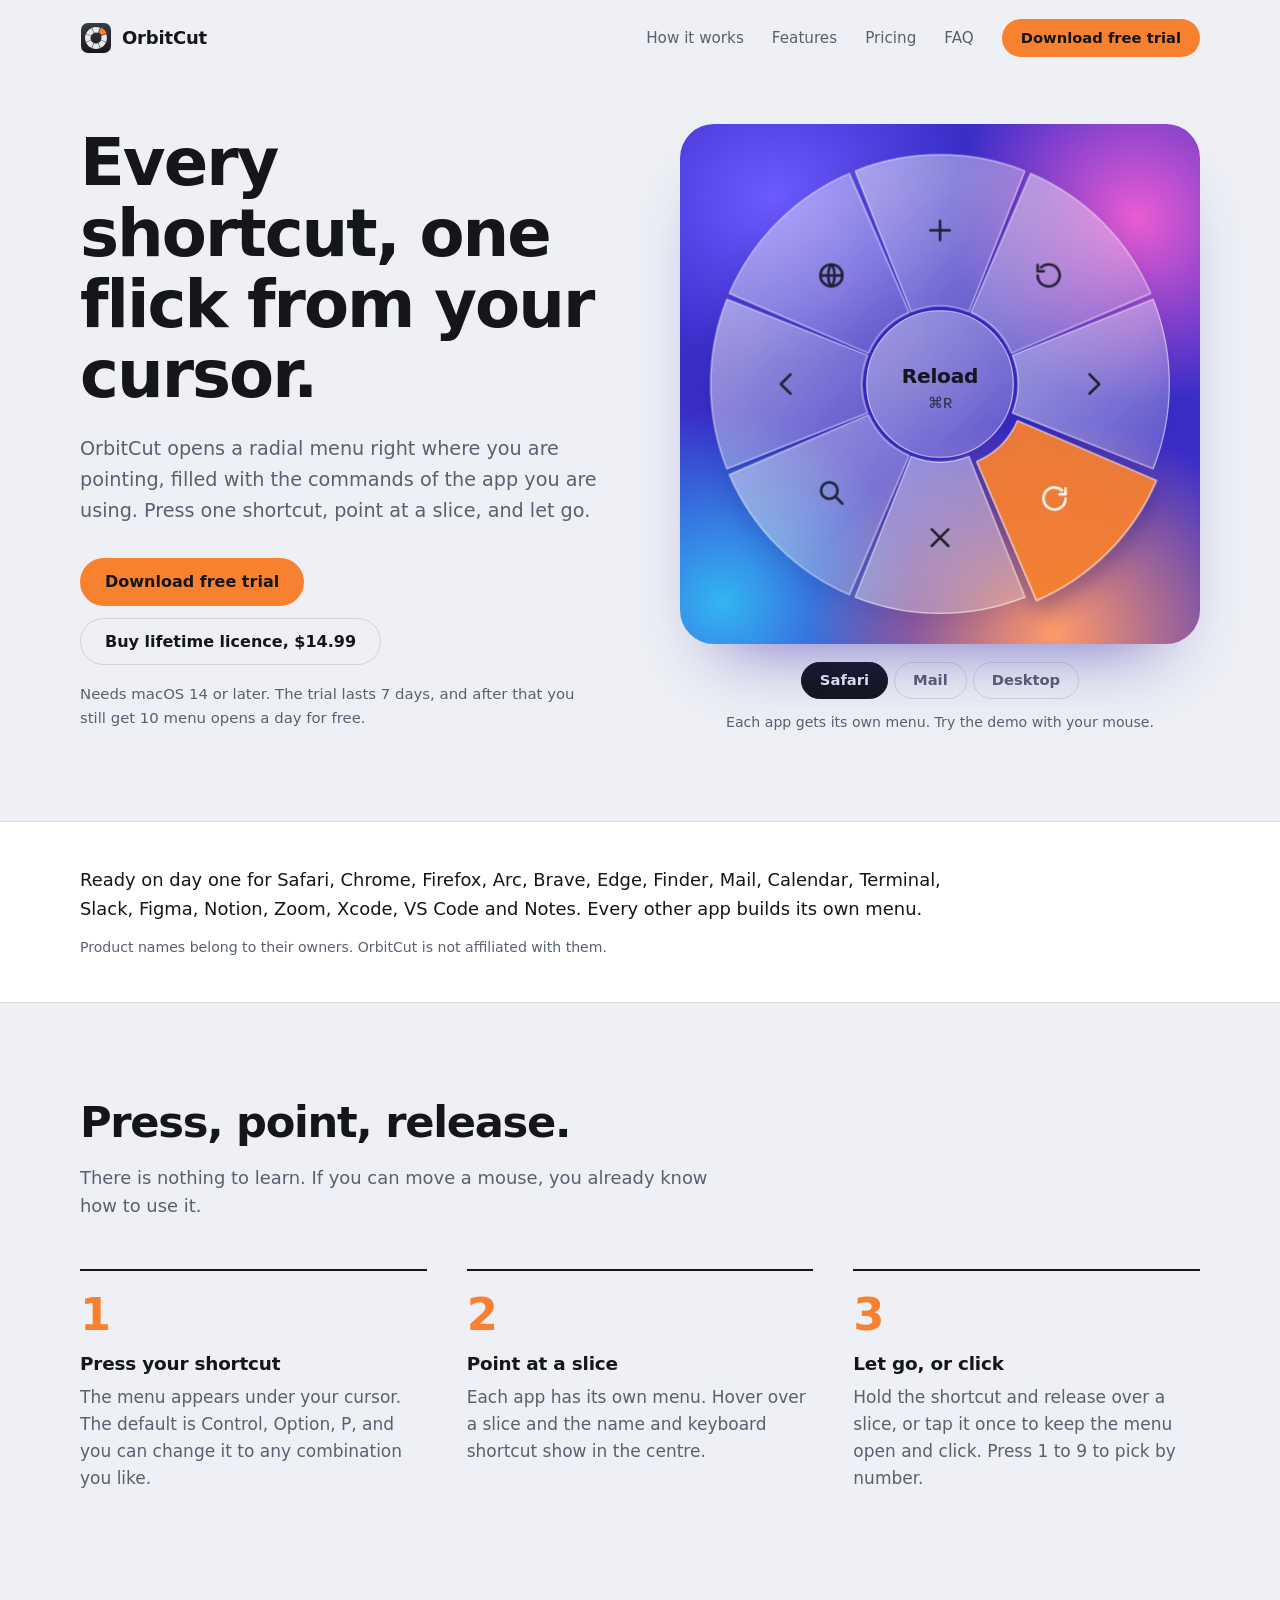
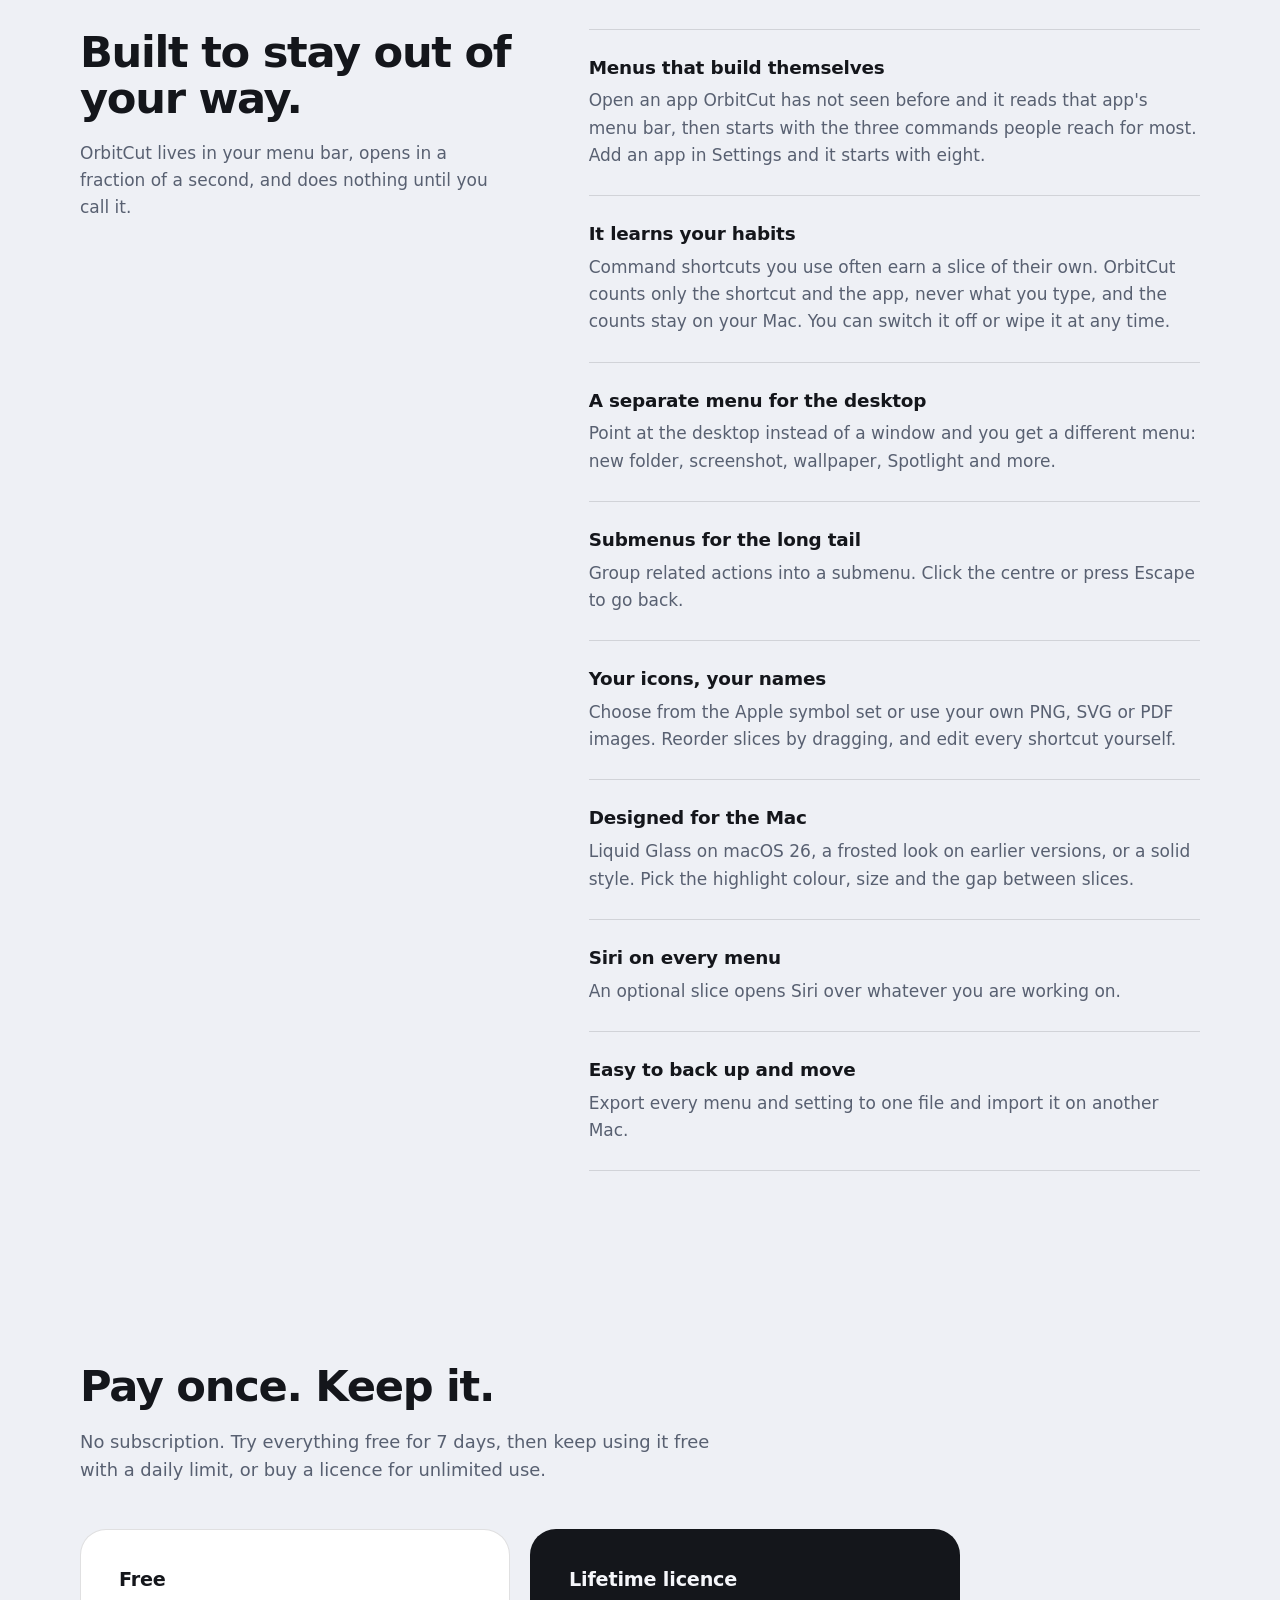
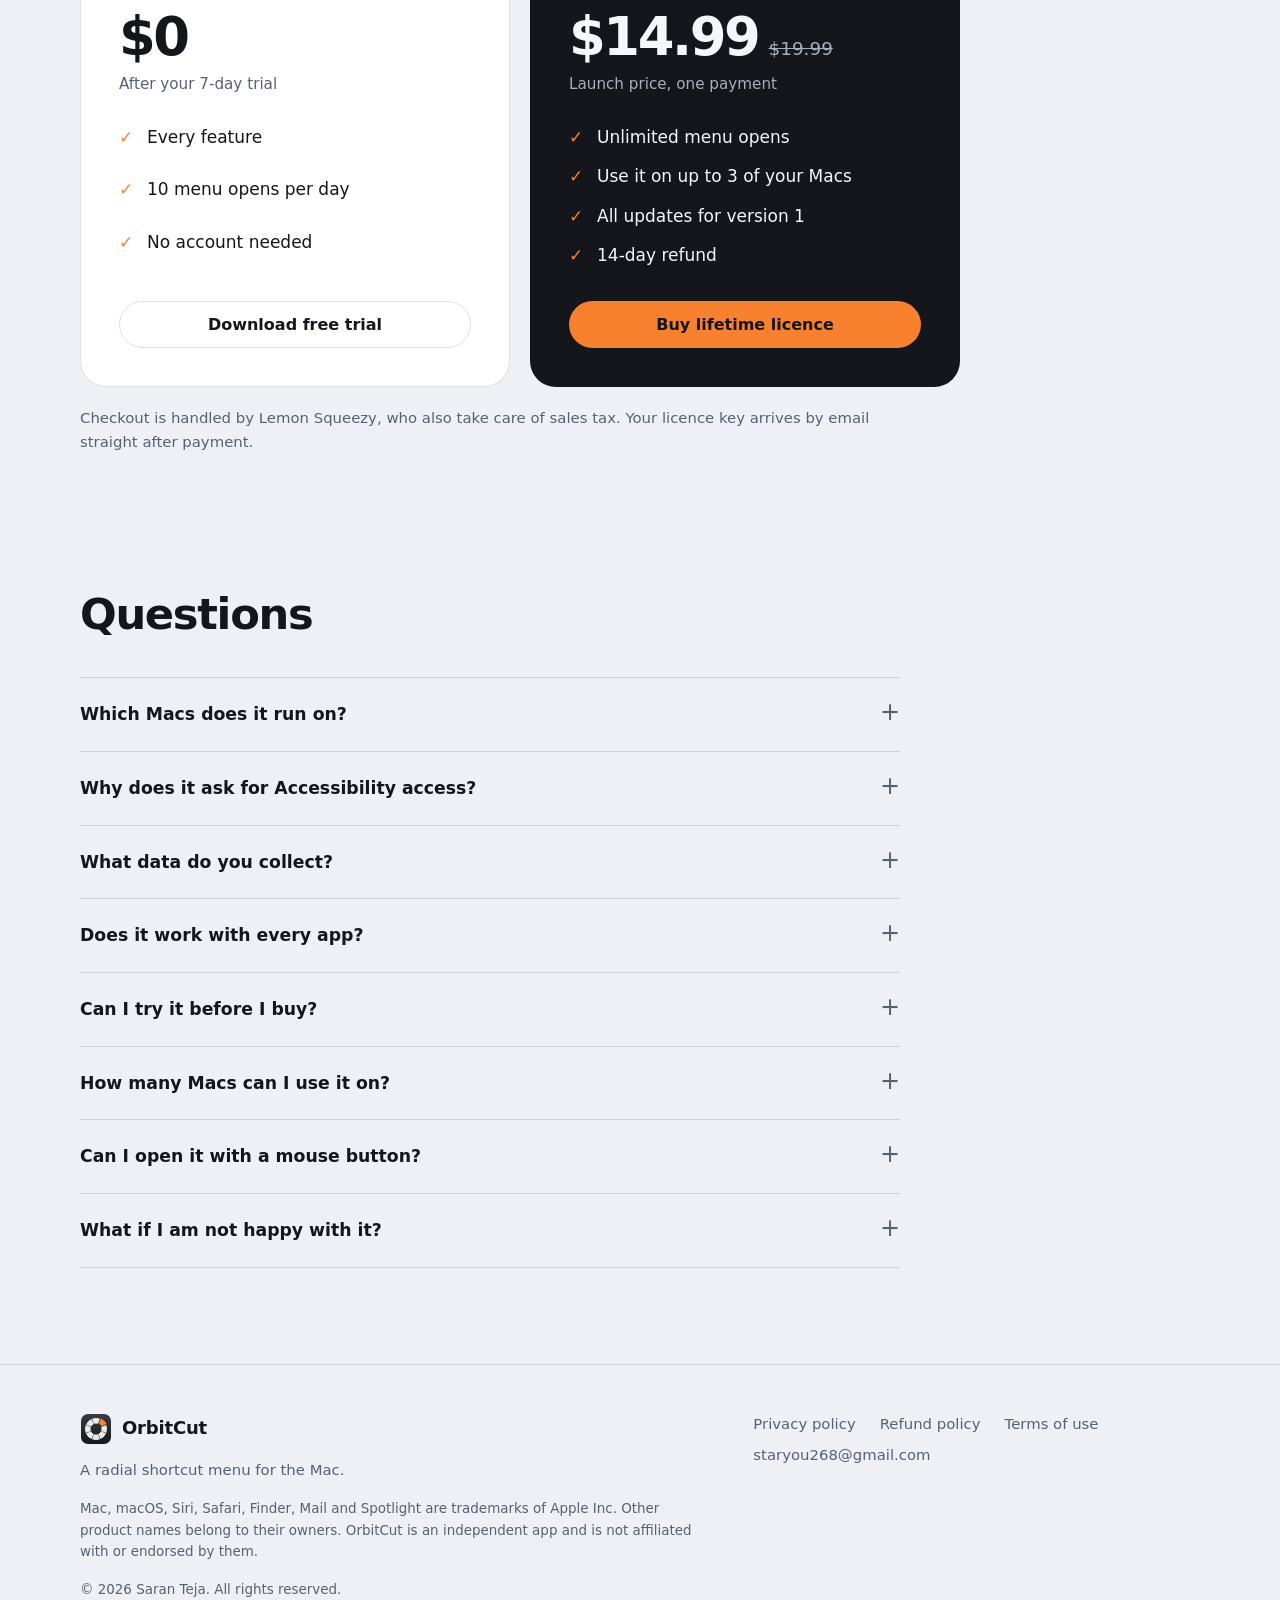
==== index.html @ a473ae06 "Add files via upload" ====
<!DOCTYPE html>
<html lang="en">
<head>
<meta charset="utf-8">
<meta name="viewport" content="width=device-width, initial-scale=1">
<title>OrbitCut: a radial shortcut menu for your Mac</title>
<meta name="description" content="OrbitCut opens a radial menu at your cursor with the commands of the app you are using. Press one shortcut, point at a slice, and let go. Free 7-day trial for macOS.">
<meta property="og:title" content="OrbitCut: a radial shortcut menu for your Mac">
<meta property="og:description" content="Press one shortcut, point at a slice, let go. A different menu for every app, built automatically.">
<meta property="og:type" content="website">
<link rel="icon" href="favicon.svg" type="image/svg+xml">
<link rel="stylesheet" href="style.css">
</head>
<body>
<a class="skip" href="#main">Skip to content</a>

<header class="wrap nav">
  <a class="brand" href="index.html"><img src="favicon.svg" alt="" width="32" height="32">OrbitCut</a>
  <nav class="nav-links" aria-label="Main">
    <a class="hide-sm" href="#how">How it works</a>
    <a class="hide-sm" href="#features">Features</a>
    <a class="hide-sm" href="#pricing">Pricing</a>
    <a class="hide-sm" href="#faq">FAQ</a>
    <a class="btn btn-primary btn-small" href="mailto:staryou268@gmail.com?subject=OrbitCut%20early%20access">Download free trial</a>
  </nav>
</header>

<main id="main">

  <!-- Hero -->
  <section class="hero">
    <div class="wrap hero-grid">
      <div>
        <h1>Every shortcut, one flick from your cursor.</h1>
        <p class="lede">OrbitCut opens a radial menu right where you are pointing, filled with the commands of the app you are using. Press one shortcut, point at a slice, and let go.</p>
        <div class="cta-row">
          <a class="btn btn-primary" href="mailto:staryou268@gmail.com?subject=OrbitCut%20early%20access">Download free trial</a>
          <a class="btn btn-ghost" href="mailto:staryou268@gmail.com?subject=OrbitCut%20early%20access">Buy lifetime licence, $14.99</a>
        </div>
        <p class="fine">Needs macOS 14 or later. The trial lasts 7 days, and after that you still get 10 menu opens a day for free.</p>
      </div>

      <div class="stage-wrap">
        <div class="stage">
          <svg id="pie" class="pie" viewBox="0 0 440 440" role="group" aria-label="Interactive demo of an OrbitCut menu. Hover over a slice to see its name and shortcut."></svg>
          <noscript><div class="noscript">Turn on JavaScript to try the live demo.</div></noscript>
        </div>
        <div class="ctx" id="ctx" role="group" aria-label="Choose an app to preview">
          <button type="button" data-ctx="safari" aria-pressed="true">Safari</button>
          <button type="button" data-ctx="mail" aria-pressed="false">Mail</button>
          <button type="button" data-ctx="desktop" aria-pressed="false">Desktop</button>
        </div>
        <p class="ctx-note">Each app gets its own menu. Try the demo with your mouse.</p>
      </div>
    </div>
  </section>

  <!-- Apps -->
  <div class="band">
    <div class="wrap">
      <p>Ready on day one for Safari, Chrome, Firefox, Arc, Brave, Edge, Finder, Mail, Calendar, Terminal, Slack, Figma, Notion, Zoom, Xcode, VS Code and Notes. Every other app builds its own menu.</p>
      <p class="small">Product names belong to their owners. OrbitCut is not affiliated with them.</p>
    </div>
  </div>

  <!-- How it works -->
  <section class="section" id="how">
    <div class="wrap">
      <div class="intro">
        <h2>Press, point, release.</h2>
        <p>There is nothing to learn. If you can move a mouse, you already know how to use it.</p>
      </div>
      <ol class="steps">
        <li>
          <h3>Press your shortcut</h3>
          <p>The menu appears under your cursor. The default is Control, Option, P, and you can change it to any combination you like.</p>
        </li>
        <li>
          <h3>Point at a slice</h3>
          <p>Each app has its own menu. Hover over a slice and the name and keyboard shortcut show in the centre.</p>
        </li>
        <li>
          <h3>Let go, or click</h3>
          <p>Hold the shortcut and release over a slice, or tap it once to keep the menu open and click. Press 1 to 9 to pick by number.</p>
        </li>
      </ol>
    </div>
  </section>

  <!-- Features -->
  <section class="section-tight" id="features">
    <div class="wrap split">
      <div class="sticky">
        <h2>Built to stay out of your way.</h2>
        <p>OrbitCut lives in your menu bar, opens in a fraction of a second, and does nothing until you call it.</p>
      </div>
      <div class="rows">
        <div>
          <h3>Menus that build themselves</h3>
          <p>Open an app OrbitCut has not seen before and it reads that app's menu bar, then starts with the three commands people reach for most. Add an app in Settings and it starts with eight.</p>
        </div>
        <div>
          <h3>It learns your habits</h3>
          <p>Command shortcuts you use often earn a slice of their own. OrbitCut counts only the shortcut and the app, never what you type, and the counts stay on your Mac. You can switch it off or wipe it at any time.</p>
        </div>
        <div>
          <h3>A separate menu for the desktop</h3>
          <p>Point at the desktop instead of a window and you get a different menu: new folder, screenshot, wallpaper, Spotlight and more.</p>
        </div>
        <div>
          <h3>Submenus for the long tail</h3>
          <p>Group related actions into a submenu. Click the centre or press Escape to go back.</p>
        </div>
        <div>
          <h3>Your icons, your names</h3>
          <p>Choose from the Apple symbol set or use your own PNG, SVG or PDF images. Reorder slices by dragging, and edit every shortcut yourself.</p>
        </div>
        <div>
          <h3>Designed for the Mac</h3>
          <p>Liquid Glass on macOS 26, a frosted look on earlier versions, or a solid style. Pick the highlight colour, size and the gap between slices.</p>
        </div>
        <div>
          <h3>Siri on every menu</h3>
          <p>An optional slice opens Siri over whatever you are working on.</p>
        </div>
        <div>
          <h3>Easy to back up and move</h3>
          <p>Export every menu and setting to one file and import it on another Mac.</p>
        </div>
      </div>
    </div>
  </section>

  <!-- Pricing -->
  <section class="section" id="pricing">
    <div class="wrap">
      <div class="intro">
        <h2>Pay once. Keep it.</h2>
        <p>No subscription. Try everything free for 7 days, then keep using it free with a daily limit, or buy a licence for unlimited use.</p>
      </div>
      <div class="plans">
        <div class="plan">
          <h3>Free</h3>
          <div class="price">$0</div>
          <p class="sub">After your 7-day trial</p>
          <ul>
            <li>Every feature</li>
            <li>10 menu opens per day</li>
            <li>No account needed</li>
          </ul>
          <a class="btn btn-ghost" href="mailto:staryou268@gmail.com?subject=OrbitCut%20early%20access">Download free trial</a>
        </div>
        <div class="plan plan-strong">
          <h3>Lifetime licence</h3>
          <div class="price">$14.99<span class="was">$19.99</span></div>
          <p class="sub">Launch price, one payment</p>
          <ul>
            <li>Unlimited menu opens</li>
            <li>Use it on up to 3 of your Macs</li>
            <li>All updates for version 1</li>
            <li>14-day refund</li>
          </ul>
          <a class="btn btn-primary" href="mailto:staryou268@gmail.com?subject=OrbitCut%20early%20access">Buy lifetime licence</a>
        </div>
      </div>
      <p class="plan-note">Checkout is handled by Lemon Squeezy, who also take care of sales tax. Your licence key arrives by email straight after payment.</p>
    </div>
  </section>

  <!-- FAQ -->
  <section class="section-tight" id="faq">
    <div class="wrap">
      <h2>Questions</h2>
      <div class="faq">
        <details>
          <summary>Which Macs does it run on?</summary>
          <p>OrbitCut needs macOS 14 Sonoma or later. The Liquid Glass look needs macOS 26, and earlier versions use the frosted style automatically.</p>
        </details>
        <details>
          <summary>Why does it ask for Accessibility access?</summary>
          <p>macOS requires it for any app that presses keyboard shortcuts for you, notices your OrbitCut shortcut, or reads another app's menu names. OrbitCut does not read your documents, and nothing it sees leaves your Mac. macOS asks once, and you can turn it off at any time in System Settings.</p>
        </details>
        <details>
          <summary>What data do you collect?</summary>
          <p>None about how you use your Mac. The app only contacts the internet to check your licence key and to look for updates. Read the <a href="privacy.html">privacy policy</a> for the details.</p>
        </details>
        <details>
          <summary>Does it work with every app?</summary>
          <p>It works with any app that shows keyboard shortcuts in its menu bar, and you can add your own slices to any app. A few apps, such as some games and cross-platform tools, hide their menus. For those, OrbitCut shows a general menu that you can edit.</p>
        </details>
        <details>
          <summary>Can I try it before I buy?</summary>
          <p>Yes. Download it, and every feature is free for 7 days. After that you keep 10 menu opens a day without paying anything.</p>
        </details>
        <details>
          <summary>How many Macs can I use it on?</summary>
          <p>One licence covers up to 3 of your Macs. To move it to a new Mac, deactivate the old one from the app's settings.</p>
        </details>
        <details>
          <summary>Can I open it with a mouse button?</summary>
          <p>Yes. Use your mouse's own software to map a button to your OrbitCut shortcut.</p>
        </details>
        <details>
          <summary>What if I am not happy with it?</summary>
          <p>Email us within 14 days of buying and we will refund you. See the <a href="refund.html">refund policy</a>.</p>
        </details>
      </div>
    </div>
  </section>

</main>

<footer class="footer">
  <div class="wrap footer-grid">
    <div>
      <div class="brand"><img src="favicon.svg" alt="" width="32" height="32">OrbitCut</div>
      <p>A radial shortcut menu for the Mac.</p>
      <p class="legal">Mac, macOS, Siri, Safari, Finder, Mail and Spotlight are trademarks of Apple Inc. Other product names belong to their owners. OrbitCut is an independent app and is not affiliated with or endorsed by them.</p>
      <p class="legal">&copy; 2026 Saran Teja. All rights reserved.</p>
    </div>
    <nav aria-label="Footer">
      <a href="privacy.html">Privacy policy</a>
      <a href="refund.html">Refund policy</a>
      <a href="terms.html">Terms of use</a>
      <a href="mailto:staryou268@gmail.com">staryou268@gmail.com</a>
    </nav>
  </div>
</footer>

<script>
(function () {
  "use strict";

  // Icon shapes (24 by 24 grid). Drawn once, reused by every slice.
  var ICONS = {
    plus: "M12 5v14M5 12h14",
    x: "M6 6l12 12M18 6L6 18",
    right: "M9 5l7 7-7 7",
    left: "M15 5l-7 7 7 7",
    search: "M4.5 10.5a6 6 0 1 0 12 0 6 6 0 1 0-12 0M15 15l5 5",
    reload: "M20 12a8 8 0 1 1-2.5-5.8M20 4.5V9h-4.5",
    reopen: "M4 12a8 8 0 1 0 2.5-5.8M4 4.5V9h4.5",
    globe: "M4 12a8 8 0 1 0 16 0 8 8 0 1 0-16 0M4 12h16M12 4c3 3.2 3 12.8 0 16M12 4c-3 3.2-3 12.8 0 16",
    compose: "M4 20h4l10.5-10.5-4-4L4 16zM13 7l4 4",
    reply: "M10 6L4 12l6 6M4 12h9a7 7 0 0 1 7 7",
    replyall: "M9 7l-5 5 5 5M14 7l-5 5 5 5M9 12h6a5 5 0 0 1 5 5",
    forward: "M15 6l6 6-6 6M21 12H12a8 8 0 0 0-8 8",
    tray: "M12 4v10M8 10.5l4 4 4-4M4 15v4.5h16V15",
    archive: "M4 6h16v4H4zM6 10v9h12v-9M10 14h4",
    flag: "M6 21V4M6 5h11l-2 4 2 4H6",
    trash: "M5 7h14M9 7V4h6v3M7 7l1 13h8l1-13M10 11v6M14 11v6",
    folderplus: "M3 7.5h6l2 2h10V19H3zM12 12.5v4.5M9.8 14.8h4.4",
    viewfinder: "M4 9V4h5M15 4h5v5M20 15v5h-5M9 20H4v-5M12 9.5a2.5 2.5 0 1 0 0 5 2.5 2.5 0 0 0 0-5",
    photo: "M4 5h16v14H4zM4 16l5-5 4 4 3-3 4 4M15.5 9.5h.01",
    sliders: "M4 8h9M17 8h3M13 6v4M4 16h3M11 16h9M7 14v4",
    info: "M4 12a8 8 0 1 0 16 0 8 8 0 1 0-16 0M12 11v5.5M12 7.8h.01",
    mission: "M4 5h16v5H4zM4 13h7v6H4zM13 13h7v6h-7z",
    terminal: "M4 5h16v14H4zM7.5 9.5l3 2.5-3 2.5M13 15h4"
  };

  // The same menus the app ships with.
  var CONTEXTS = {
    safari: { name: "Safari", slices: [
      ["New Tab", "\u2318T", "plus"], ["Reopen Tab", "\u21E7\u2318T", "reopen"],
      ["Forward", "\u2318]", "right"], ["Reload", "\u2318R", "reload"],
      ["Close Tab", "\u2318W", "x"], ["Find", "\u2318F", "search"],
      ["Back", "\u2318[", "left"], ["Address Bar", "\u2318L", "globe"]
    ]},
    mail: { name: "Mail", slices: [
      ["New Message", "\u2318N", "compose"], ["Reply", "\u2318R", "reply"],
      ["Reply All", "\u21E7\u2318R", "replyall"], ["Forward", "\u21E7\u2318F", "forward"],
      ["Get Mail", "\u21E7\u2318N", "tray"], ["Archive", "\u2303\u2318A", "archive"],
      ["Flag", "\u21E7\u2318L", "flag"], ["Delete", "\u2318\u232B", "trash"]
    ]},
    desktop: { name: "Desktop", slices: [
      ["New Folder", "\u21E7\u2318N", "folderplus"], ["Screenshot", "\u21E7\u23185", "viewfinder"],
      ["Wallpaper", "Settings", "photo"], ["View Options", "\u2318J", "sliders"],
      ["Get Info", "\u2318I", "info"], ["Spotlight", "\u2318Space", "search"],
      ["Mission Control", "\u2303\u2191", "mission"], ["Terminal", "Opens the app", "terminal"]
    ]}
  };

  var NS = "http://www.w3.org/2000/svg";
  var C = 220, R = 194, r = 66, GAP = 1.6, MID = (R + r) / 2, ICON = 28;
  var svg = document.getElementById("pie");
  if (!svg) return;

  function el(name, attrs, parent) {
    var node = document.createElementNS(NS, name);
    for (var k in attrs) { node.setAttribute(k, attrs[k]); }
    if (parent) { parent.appendChild(node); }
    return node;
  }

  function pt(radius, deg) {
    var a = deg * Math.PI / 180;
    return [C + radius * Math.cos(a), C + radius * Math.sin(a)];
  }

  function slicePath(i, n) {
    var w = 360 / n, c = -90 + i * w, s = c - w / 2 + GAP / 2, e = c + w / 2 - GAP / 2;
    var a = pt(R, s), b = pt(R, e), d = pt(r, e), f = pt(r, s);
    function p(v) { return v[0].toFixed(2) + " " + v[1].toFixed(2); }
    return "M" + p(a) + "A" + R + " " + R + " 0 0 1 " + p(b) + "L" + p(d) +
           "A" + r + " " + r + " 0 0 0 " + p(f) + "Z";
  }

  // Shared definitions: icons, glass fill, shadow.
  var defs = el("defs", {}, svg);
  Object.keys(ICONS).forEach(function (id) {
    var sym = el("symbol", { id: "ic-" + id, viewBox: "0 0 24 24" }, defs);
    el("path", { d: ICONS[id] }, sym);
  });
  var glass = el("linearGradient", { id: "glass", x1: "0", y1: "0", x2: "1", y2: "1" }, defs);
  el("stop", { offset: "0", "stop-color": "#fff", "stop-opacity": "0.50" }, glass);
  el("stop", { offset: "1", "stop-color": "#fff", "stop-opacity": "0.16" }, glass);
  var shadow = el("filter", { id: "soft", x: "-20%", y: "-20%", width: "140%", height: "150%" }, defs);
  el("feDropShadow", { dx: "0", dy: "8", stdDeviation: "10", "flood-color": "#1b1060", "flood-opacity": "0.38" }, shadow);

  var layer = el("g", { filter: "url(#soft)" }, svg);
  var slicesLayer = el("g", {}, layer);
  var hub = el("g", { "class": "hub" }, layer);
  el("circle", { cx: C, cy: C, r: r - 4 }, hub);
  var hubName = el("text", { x: C, y: C - 1, "class": "hub-name" }, hub);
  var hubKey = el("text", { x: C, y: C + 20, "class": "hub-key" }, hub);

  var current = "safari", nodes = [], offsets = [], touched = false;

  function setHub(name, key) {
    hubName.textContent = name;
    hubKey.textContent = key;
  }

  // One place decides which slice is highlighted and pushed outward.
  function setHot(index) {
    nodes.forEach(function (n, i) {
      var hot = (i === index);
      n.classList.toggle("hot", hot);
      n.style.transform = hot ? "translate(" + offsets[i][0] + "px," + offsets[i][1] + "px)" : "";
    });
    var ctx = CONTEXTS[current];
    if (index === null) { setHub(ctx.name, ""); return; }
    var s = ctx.slices[index];
    setHub(s[0], s[1]);
  }

  function render(key, animate) {
    current = key;
    nodes = [];
    offsets = [];
    while (slicesLayer.firstChild) { slicesLayer.removeChild(slicesLayer.firstChild); }
    var ctx = CONTEXTS[key], n = ctx.slices.length, w = 360 / n;

    ctx.slices.forEach(function (s, i) {
      var slot = el("g", { "class": "slot" }, slicesLayer);
      if (animate) { slot.style.animationDelay = (i * 45) + "ms"; } else { slot.style.animation = "none"; }

      var g = el("g", { "class": "slice", tabindex: "0", role: "img",
                        "aria-label": s[0] + ", " + s[1] }, slot);
      el("path", { d: slicePath(i, n) }, g);
      var mid = pt(MID, -90 + i * w);
      var u = el("use", { href: "#ic-" + s[2], "class": "icon",
                          x: (mid[0] - ICON / 2).toFixed(2), y: (mid[1] - ICON / 2).toFixed(2),
                          width: ICON, height: ICON }, g);
      u.setAttribute("pointer-events", "none");

      var rad = (-90 + i * w) * Math.PI / 180;
      offsets.push([(7 * Math.cos(rad)).toFixed(2), (7 * Math.sin(rad)).toFixed(2)]);

      function on() { touched = true; setHot(i); }
      function off() { if (touched) { setHot(null); } }
      g.addEventListener("pointerenter", on);
      g.addEventListener("pointerleave", off);
      g.addEventListener("focus", on);
      g.addEventListener("blur", off);
      g.addEventListener("click", on);
      nodes.push(g);
    });

    // First view: show one slice highlighted so the menu looks alive.
    touched = false;
    setHot(key === "safari" ? 3 : 0);
  }

  document.getElementById("ctx").addEventListener("click", function (e) {
    var b = e.target.closest("button[data-ctx]");
    if (!b) { return; }
    Array.prototype.forEach.call(this.querySelectorAll("button"), function (x) {
      x.setAttribute("aria-pressed", x === b ? "true" : "false");
    });
    render(b.getAttribute("data-ctx"), true);
  });

  render("safari", true);
})();
</script>
</body>
</html>
---- style.css ----
/* OrbitCut site, shared styles.
   Palette: Mist (page), Ink (text), Slate (secondary text), Paper (panels), Ember (accent).
   Type: the system font, so it renders as SF Pro on a Mac and loads nothing from other sites. */

:root {
  --mist: #EEF0F5;
  --ink: #14161B;
  --slate: #586071;
  --paper: #FFFFFF;
  --line: rgba(20, 22, 27, 0.13);
  --ember: #F8812F;
  --strong-bg: #14161B;
  --strong-fg: #F5F6FA;
  --strong-muted: #A9AEBB;
  --font: ui-sans-serif, -apple-system, BlinkMacSystemFont, "SF Pro Text", "Segoe UI", system-ui, sans-serif;
  --mono: ui-monospace, "SF Mono", Menlo, Consolas, monospace;
  color-scheme: light dark;
}

@media (prefers-color-scheme: dark) {
  :root {
    --mist: #0F1116;
    --ink: #F2F3F8;
    --slate: #A3A9B7;
    --paper: #171A21;
    --line: rgba(242, 243, 248, 0.15);
    --strong-bg: #F2F3F8;
    --strong-fg: #14161B;
    --strong-muted: #4A5060;
  }
}

* { box-sizing: border-box; }

html { scroll-behavior: smooth; -webkit-text-size-adjust: 100%; }

body {
  margin: 0;
  background: var(--mist);
  color: var(--ink);
  font: 400 1.0625rem/1.6 var(--font);
  -webkit-font-smoothing: antialiased;
}

a { color: inherit; }

img, svg { max-width: 100%; }

:focus-visible { outline: 3px solid var(--ember); outline-offset: 3px; border-radius: 6px; }

.skip {
  position: absolute; left: -999px; top: 8px;
  background: var(--ink); color: var(--mist);
  padding: 8px 14px; border-radius: 8px; z-index: 20;
}
.skip:focus { left: 8px; }

.wrap { width: min(1120px, 100% - 48px); margin-inline: auto; }

/* Navigation */
.nav { display: flex; align-items: center; justify-content: space-between; height: 76px; }
.brand {
  display: flex; align-items: center; gap: 10px;
  font-weight: 650; font-size: 1.125rem; letter-spacing: -0.01em; text-decoration: none;
}
.brand img { width: 32px; height: 32px; }
.nav-links { display: flex; align-items: center; gap: 28px; font-size: 0.95rem; color: var(--slate); }
.nav-links a { text-decoration: none; }
.nav-links a:hover { color: var(--ink); }
.nav-links .btn { color: #14161B; }

/* Buttons */
.btn {
  display: inline-flex; align-items: center; justify-content: center;
  padding: 13px 24px; border-radius: 999px;
  font: 600 1rem/1.2 var(--font); text-decoration: none;
  border: 1px solid transparent; cursor: pointer;
  transition: transform 0.12s ease, background-color 0.12s ease, border-color 0.12s ease;
}
.btn:active { transform: scale(0.98); }
.btn-primary { background: var(--ember); color: #14161B; }
.btn-primary:hover { background: #FF9447; }
.btn-ghost { border-color: var(--line); background: transparent; color: var(--ink); }
.btn-ghost:hover { border-color: var(--ink); }
.btn-small { padding: 9px 18px; font-size: 0.92rem; }

/* Headings and text */
h1, h2, h3 { font-weight: 700; letter-spacing: -0.03em; line-height: 1.08; margin: 0; }
h1 { font-size: clamp(2.5rem, 5.4vw, 4.1rem); }
h2 { font-size: clamp(1.9rem, 3.6vw, 2.7rem); }
h3 { font-size: 1.15rem; letter-spacing: -0.01em; line-height: 1.3; font-weight: 650; }
p { margin: 0; }
.muted { color: var(--slate); }

/* Hero */
.hero { padding: 48px 0 88px; }
.hero-grid {
  display: grid; grid-template-columns: minmax(0, 1fr) minmax(0, 520px);
  gap: 64px; align-items: center;
}
.lede { margin-top: 24px; font-size: 1.2rem; color: var(--slate); max-width: 34rem; }
.cta-row { margin-top: 32px; display: flex; flex-wrap: wrap; gap: 12px; }
.fine { margin-top: 18px; font-size: 0.93rem; color: var(--slate); max-width: 32rem; }

.stage-wrap { width: 100%; }
.stage {
  position: relative; aspect-ratio: 1; border-radius: 34px; overflow: hidden;
  background:
    radial-gradient(62% 52% at 18% 14%, #6B5BFF 0%, transparent 62%),
    radial-gradient(56% 56% at 88% 18%, #E95CD2 0%, transparent 64%),
    radial-gradient(72% 62% at 72% 98%, #FF9A68 0%, transparent 66%),
    radial-gradient(60% 60% at 8% 92%, #33B5F3 0%, transparent 62%),
    #3A2EC9;
  box-shadow: 0 40px 70px -40px rgba(52, 36, 170, 0.65);
}
.stage svg { position: absolute; inset: 0; width: 100%; height: 100%; }
.stage .noscript { position: absolute; inset: 0; display: grid; place-items: center; color: #fff; text-align: center; padding: 24px; }

.ctx { display: flex; justify-content: center; gap: 6px; margin-top: 18px; }
.ctx button {
  font: 600 0.92rem/1 var(--font); color: var(--slate);
  background: transparent; border: 1px solid var(--line); border-radius: 999px;
  padding: 10px 18px; cursor: pointer;
  transition: background-color 0.12s ease, color 0.12s ease, border-color 0.12s ease;
}
.ctx button:hover { color: var(--ink); border-color: var(--ink); }
.ctx button[aria-pressed="true"] { background: var(--ink); color: var(--mist); border-color: var(--ink); }
.ctx-note { text-align: center; font-size: 0.88rem; color: var(--slate); margin-top: 12px; }

/* The pie in the demo */
.pie .slot { transform-box: view-box; transform-origin: 220px 220px; animation: unfurl 0.55s cubic-bezier(0.2, 0.9, 0.3, 1) both; }
.pie .slice { cursor: pointer; color: #14161B; outline: none; transition: transform 0.14s ease; }
.pie .slice path { fill: url(#glass); stroke: rgba(255, 255, 255, 0.6); stroke-width: 1; stroke-linejoin: round; transition: fill 0.12s ease; }
.pie .slice .icon { fill: none; stroke: currentColor; stroke-width: 1.8; stroke-linecap: round; stroke-linejoin: round; opacity: 0.88; }
.pie .slice.hot { color: #fff; }
.pie .slice.hot path { fill: rgba(248, 129, 47, 0.92); stroke: rgba(255, 255, 255, 0.75); }
.pie .slice.hot .icon { opacity: 1; }
.pie .hub circle { fill: url(#glass); stroke: rgba(255, 255, 255, 0.6); stroke-width: 1; }
.pie .hub text { fill: #14161B; text-anchor: middle; font-family: var(--font); }
.pie .hub .hub-name { font-size: 17px; font-weight: 650; letter-spacing: -0.01em; }
.pie .hub .hub-key { font-family: var(--mono); font-size: 13px; opacity: 0.72; }

@keyframes unfurl {
  from { opacity: 0; transform: scale(0.7) rotate(-14deg); }
  to { opacity: 1; transform: none; }
}

/* Sections */
.section { padding: 96px 0; }
.section-tight { padding: 40px 0 96px; }
.intro { max-width: 40rem; }
.intro p { margin-top: 18px; color: var(--slate); font-size: 1.12rem; }

.steps {
  list-style: none; padding: 0; margin: 48px 0 0;
  display: grid; grid-template-columns: repeat(3, minmax(0, 1fr)); gap: 40px;
  counter-reset: step;
}
.steps li { counter-increment: step; border-top: 2px solid var(--ink); padding-top: 22px; }
.steps li::before {
  content: counter(step); display: block;
  font-size: 2.8rem; font-weight: 700; letter-spacing: -0.04em; line-height: 1;
  color: var(--ember); margin-bottom: 14px;
}
.steps h3 { margin-bottom: 8px; }
.steps p { color: var(--slate); }

.band { background: var(--paper); border-block: 1px solid var(--line); padding: 44px 0; }
.band p { max-width: 54rem; font-size: 1.12rem; }
.band .small { margin-top: 12px; font-size: 0.88rem; color: var(--slate); }

.split { display: grid; grid-template-columns: minmax(0, 5fr) minmax(0, 7fr); gap: 72px; }
.split .sticky { position: sticky; top: 32px; align-self: start; }
.split .sticky p { margin-top: 18px; color: var(--slate); }
.rows > div { padding: 26px 0; border-top: 1px solid var(--line); }
.rows > div:last-child { border-bottom: 1px solid var(--line); }
.rows h3 { margin-bottom: 8px; }
.rows p { color: var(--slate); max-width: 38rem; }

/* Pricing */
.plans { display: grid; grid-template-columns: repeat(2, minmax(0, 1fr)); gap: 20px; margin-top: 44px; max-width: 880px; }
.plan { border: 1px solid var(--line); background: var(--paper); border-radius: 26px; padding: 38px; display: flex; flex-direction: column; }
.plan-strong { background: var(--strong-bg); color: var(--strong-fg); border-color: transparent; }
.plan h3 { font-size: 1.2rem; }
.price { margin-top: 18px; font-size: 3.3rem; font-weight: 700; letter-spacing: -0.045em; line-height: 1; }
.price .was { font-size: 1.15rem; font-weight: 500; letter-spacing: 0; margin-left: 10px; text-decoration: line-through; color: var(--strong-muted); }
.plan .sub { margin-top: 8px; font-size: 0.95rem; color: var(--slate); }
.plan-strong .sub { color: var(--strong-muted); }
.plan ul { list-style: none; padding: 0; margin: 28px 0 32px; display: grid; gap: 12px; flex: 1; }
.plan li { padding-left: 28px; position: relative; }
.plan li::before { content: "\2713"; position: absolute; left: 0; top: 0; font-weight: 700; color: var(--ember); }
.plan .btn { width: 100%; }
.plan-note { margin-top: 20px; font-size: 0.93rem; color: var(--slate); max-width: 52rem; }

/* FAQ */
.faq { margin-top: 40px; max-width: 820px; }
.faq details { border-top: 1px solid var(--line); padding: 22px 0; }
.faq details:last-child { border-bottom: 1px solid var(--line); }
.faq summary { cursor: pointer; font-weight: 600; font-size: 1.08rem; list-style: none; display: flex; justify-content: space-between; align-items: baseline; gap: 20px; }
.faq summary::-webkit-details-marker { display: none; }
.faq summary::after { content: "+"; font-weight: 400; font-size: 1.5rem; line-height: 1; color: var(--slate); }
.faq details[open] summary::after { content: "\2212"; }
.faq details p { margin-top: 12px; color: var(--slate); max-width: 44rem; }

/* Footer */
.footer { border-top: 1px solid var(--line); padding: 48px 0 64px; font-size: 0.93rem; color: var(--slate); }
.footer-grid { display: grid; grid-template-columns: minmax(0, 1.4fr) minmax(0, 1fr); gap: 48px; }
.footer .brand { color: var(--ink); margin-bottom: 14px; }
.footer nav { display: flex; flex-wrap: wrap; gap: 8px 24px; align-content: start; }
.footer nav a { text-decoration: none; }
.footer nav a:hover { color: var(--ink); text-decoration: underline; }
.footer .legal { margin-top: 16px; font-size: 0.84rem; max-width: 40rem; }

/* Legal and policy pages */
.doc { max-width: 68ch; margin: 0 auto; padding: 40px 0 96px; }
.doc h1 { font-size: clamp(2.1rem, 4.4vw, 3rem); margin-bottom: 8px; }
.doc .updated { color: var(--slate); font-size: 0.95rem; margin-bottom: 36px; }
.doc h2 { font-size: 1.45rem; letter-spacing: -0.02em; margin: 2.3em 0 0.5em; }
.doc p, .doc li { color: var(--ink); }
.doc p + p { margin-top: 1em; }
.doc ul { padding-left: 1.2em; }
.doc li { margin: 0.4em 0; }

/* Small screens */
@media (max-width: 900px) {
  .hero-grid, .split { grid-template-columns: minmax(0, 1fr); gap: 48px; }
  .split .sticky { position: static; }
  .steps { grid-template-columns: minmax(0, 1fr); gap: 32px; }
  .plans { grid-template-columns: minmax(0, 1fr); }
  .footer-grid { grid-template-columns: minmax(0, 1fr); gap: 28px; }
  .section { padding: 72px 0; }
}
@media (max-width: 640px) {
  .nav-links a.hide-sm { display: none; }
  .plan { padding: 28px; }
}

@media (prefers-reduced-motion: reduce) {
  html { scroll-behavior: auto; }
  *, *::before, *::after { animation: none !important; transition: none !important; }
}
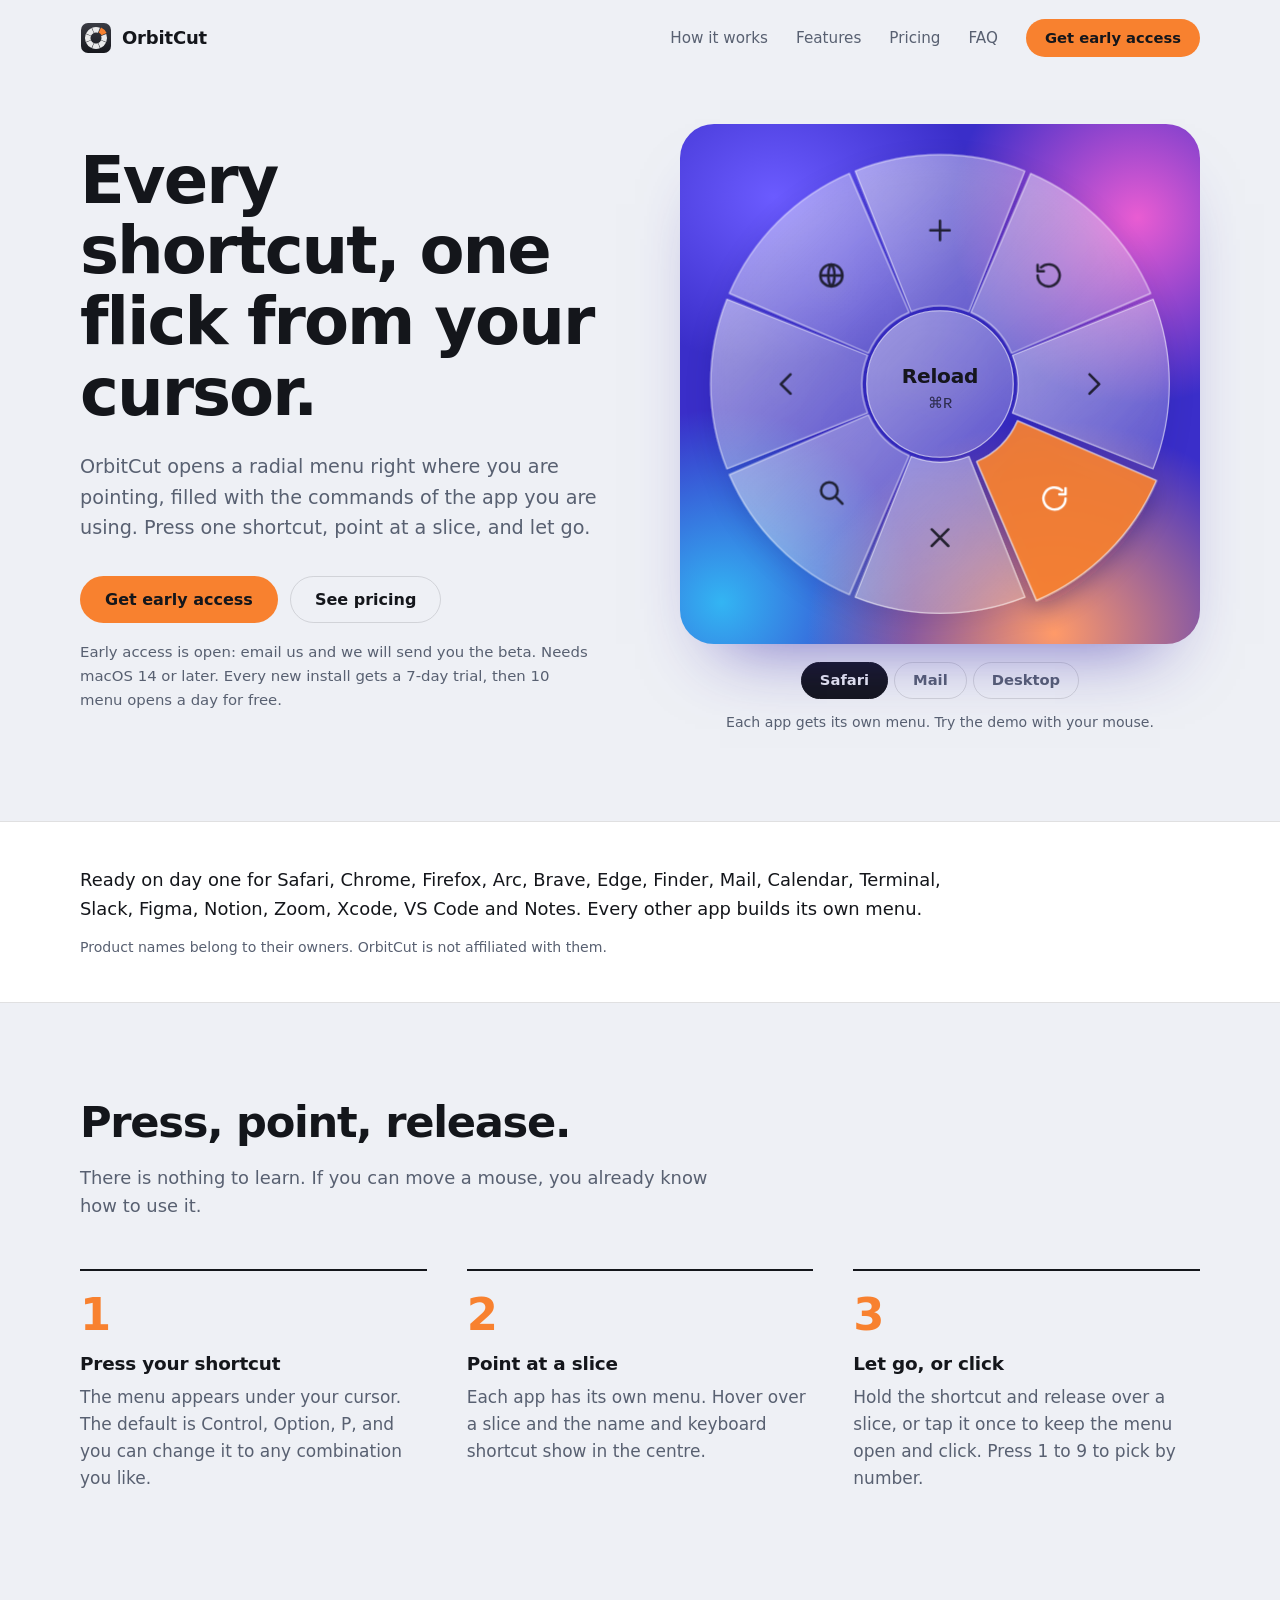
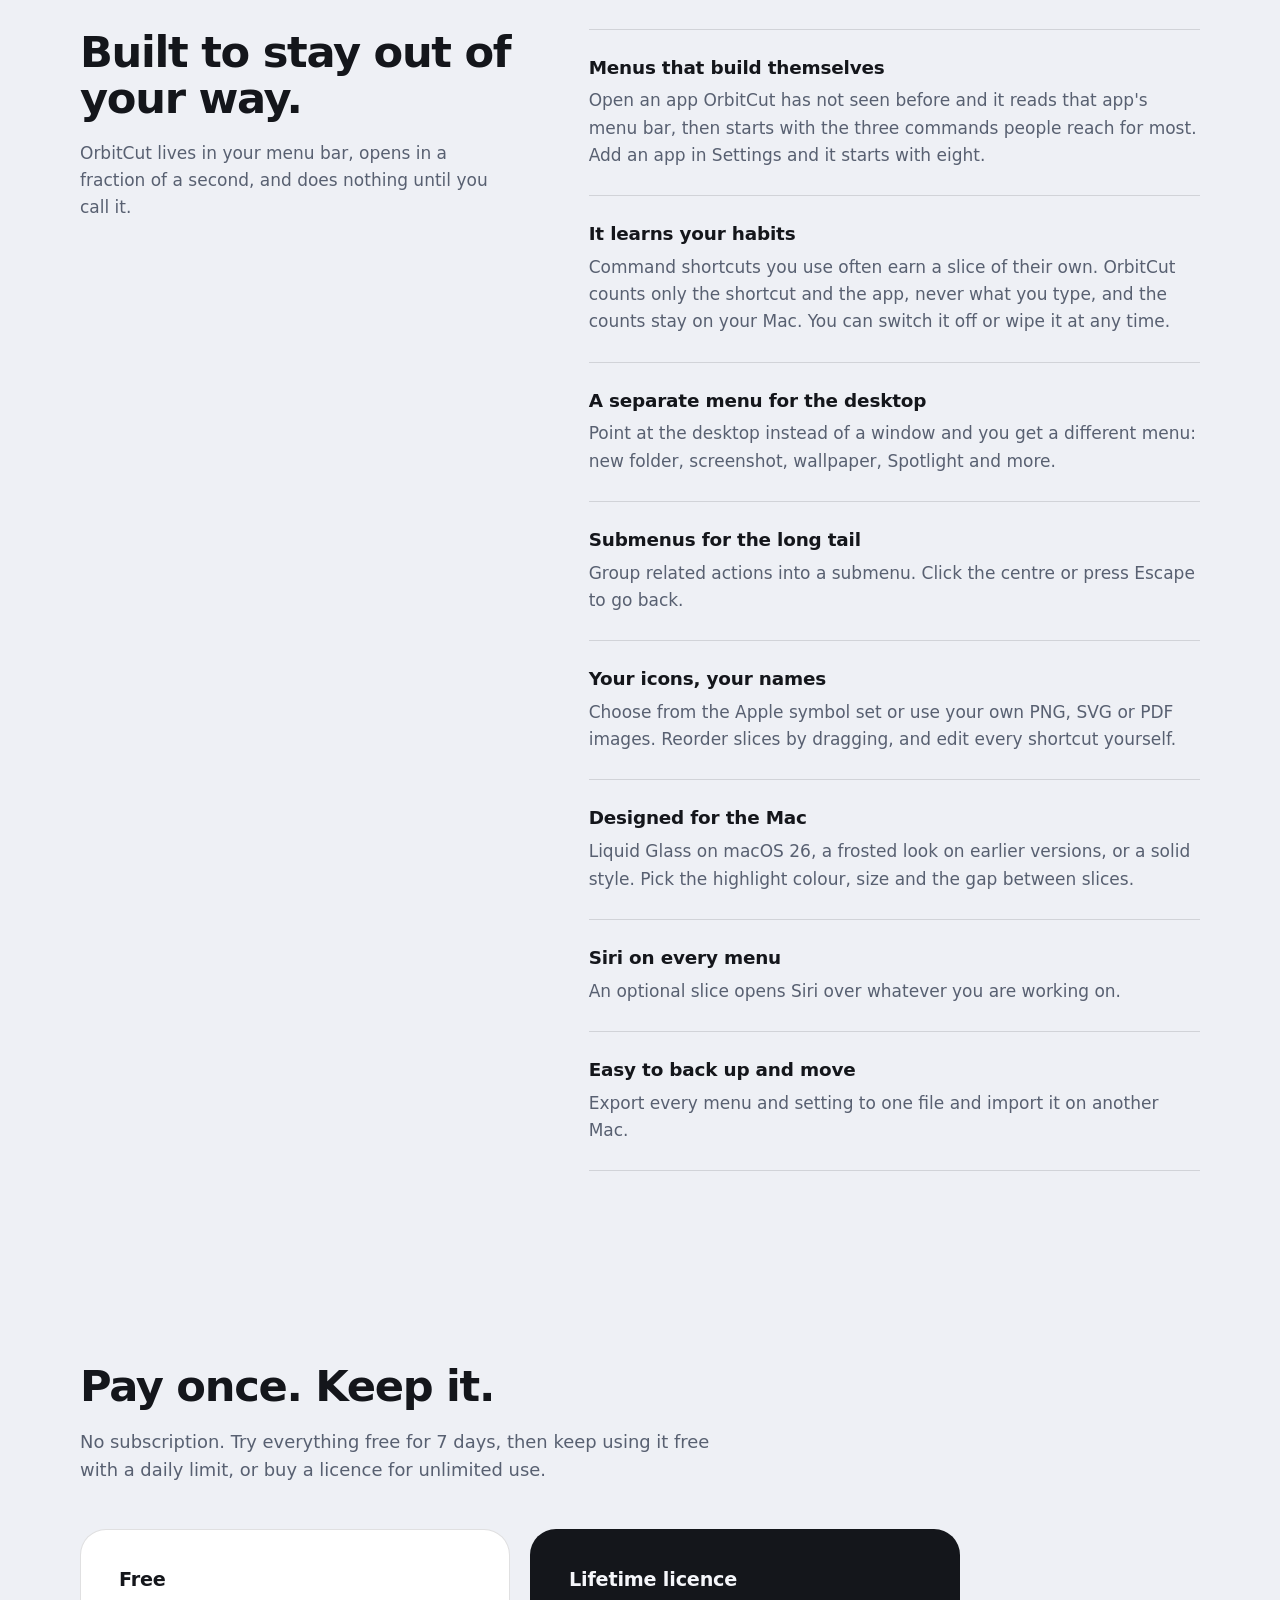
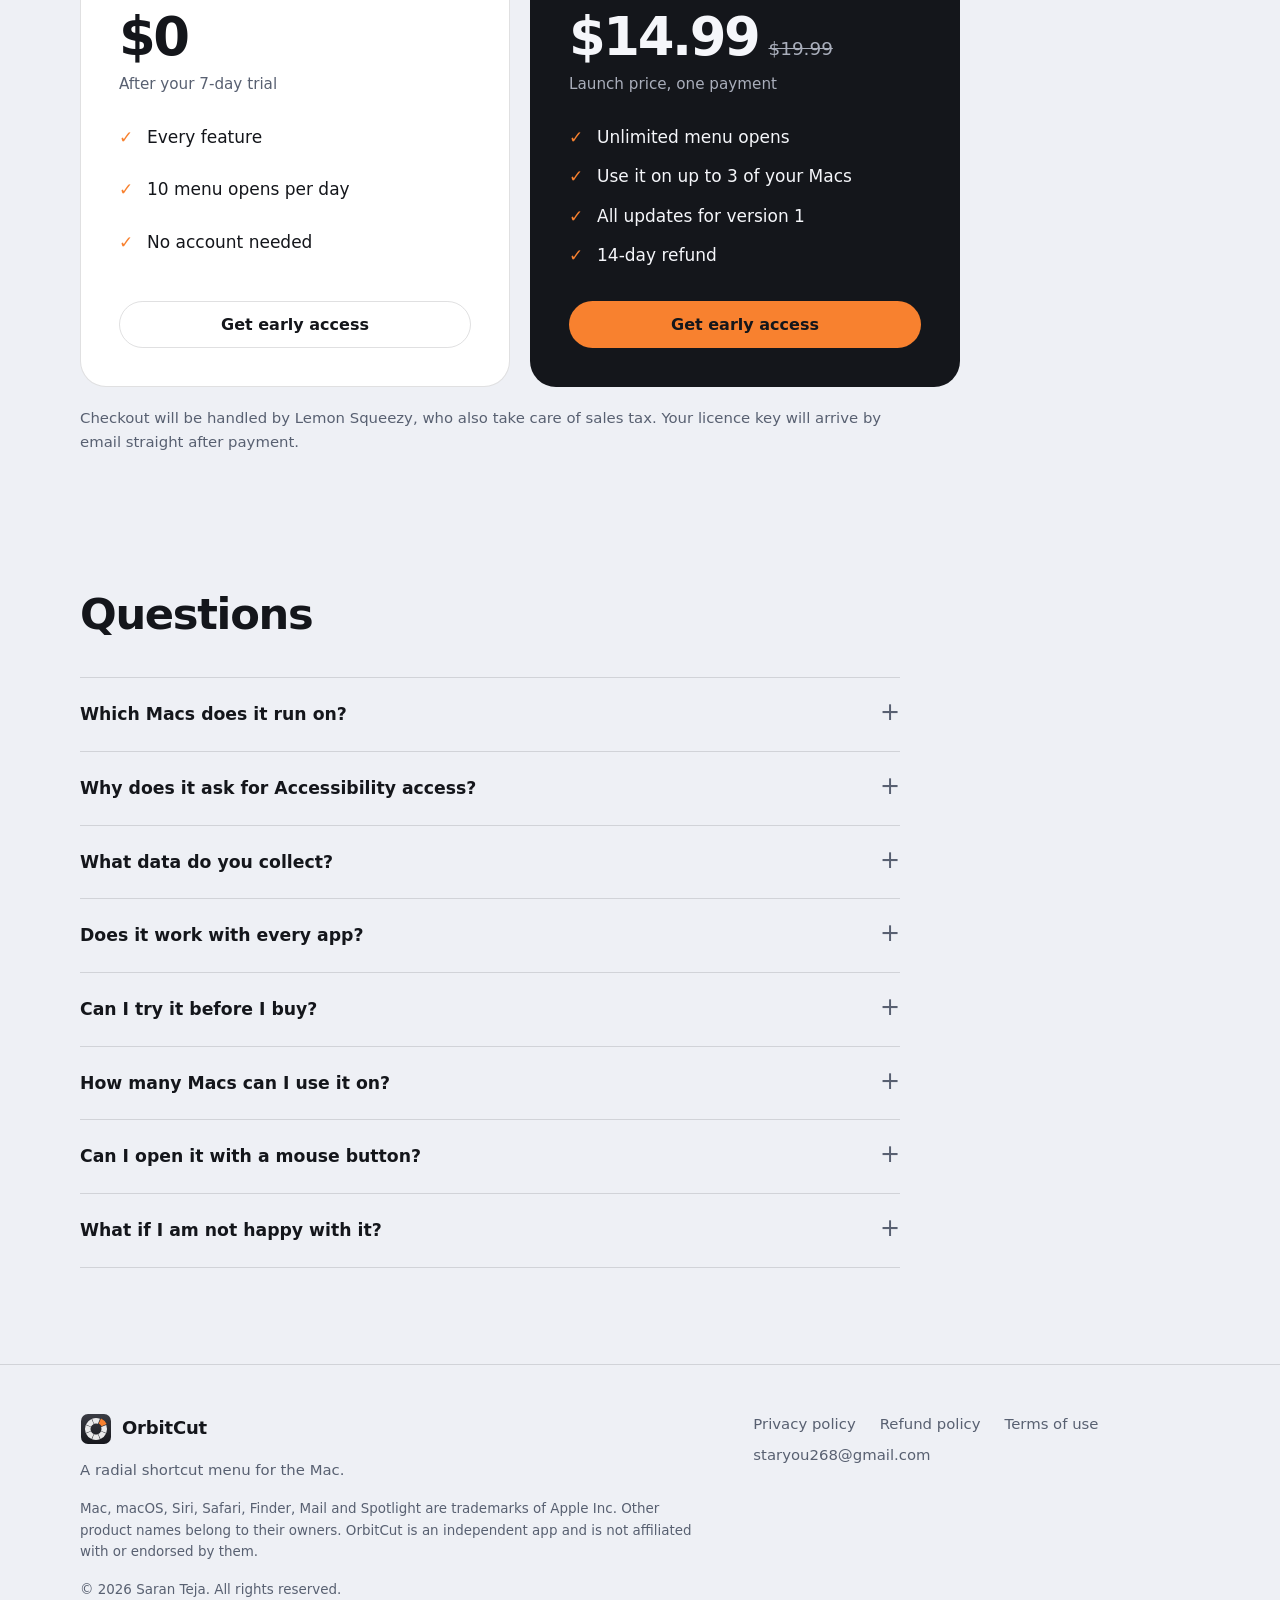
==== commit 79a40cc3: "Add files via upload" ====
--- a/index.html
+++ b/index.html
@@ -21,7 +21,7 @@
     <a class="hide-sm" href="#features">Features</a>
     <a class="hide-sm" href="#pricing">Pricing</a>
     <a class="hide-sm" href="#faq">FAQ</a>
-    <a class="btn btn-primary btn-small" href="mailto:staryou268@gmail.com?subject=OrbitCut%20early%20access">Download free trial</a>
+    <a class="btn btn-primary btn-small" href="mailto:staryou268@gmail.com?subject=OrbitCut%20early%20access">Get early access</a>
   </nav>
 </header>
 
@@ -34,10 +34,10 @@
         <h1>Every shortcut, one flick from your cursor.</h1>
         <p class="lede">OrbitCut opens a radial menu right where you are pointing, filled with the commands of the app you are using. Press one shortcut, point at a slice, and let go.</p>
         <div class="cta-row">
-          <a class="btn btn-primary" href="mailto:staryou268@gmail.com?subject=OrbitCut%20early%20access">Download free trial</a>
-          <a class="btn btn-ghost" href="mailto:staryou268@gmail.com?subject=OrbitCut%20early%20access">Buy lifetime licence, $14.99</a>
-        </div>
-        <p class="fine">Needs macOS 14 or later. The trial lasts 7 days, and after that you still get 10 menu opens a day for free.</p>
+          <a class="btn btn-primary" href="mailto:staryou268@gmail.com?subject=OrbitCut%20early%20access">Get early access</a>
+          <a class="btn btn-ghost" href="#pricing">See pricing</a>
+        </div>
+        <p class="fine">Early access is open: email us and we will send you the beta. Needs macOS 14 or later. Every new install gets a 7-day trial, then 10 menu opens a day for free.</p>
       </div>
 
       <div class="stage-wrap">
@@ -148,7 +148,7 @@
             <li>10 menu opens per day</li>
             <li>No account needed</li>
           </ul>
-          <a class="btn btn-ghost" href="mailto:staryou268@gmail.com?subject=OrbitCut%20early%20access">Download free trial</a>
+          <a class="btn btn-ghost" href="mailto:staryou268@gmail.com?subject=OrbitCut%20early%20access">Get early access</a>
         </div>
         <div class="plan plan-strong">
           <h3>Lifetime licence</h3>
@@ -160,10 +160,10 @@
             <li>All updates for version 1</li>
             <li>14-day refund</li>
           </ul>
-          <a class="btn btn-primary" href="mailto:staryou268@gmail.com?subject=OrbitCut%20early%20access">Buy lifetime licence</a>
-        </div>
-      </div>
-      <p class="plan-note">Checkout is handled by Lemon Squeezy, who also take care of sales tax. Your licence key arrives by email straight after payment.</p>
+          <a class="btn btn-primary" href="mailto:staryou268@gmail.com?subject=OrbitCut%20early%20access">Get early access</a>
+        </div>
+      </div>
+      <p class="plan-note">Checkout will be handled by Lemon Squeezy, who also take care of sales tax. Your licence key will arrive by email straight after payment.</p>
     </div>
   </section>
 
@@ -190,7 +190,7 @@
         </details>
         <details>
           <summary>Can I try it before I buy?</summary>
-          <p>Yes. Download it, and every feature is free for 7 days. After that you keep 10 menu opens a day without paying anything.</p>
+          <p>Yes. Every new install has all features free for 7 days. After that you keep 10 menu opens a day without paying anything. During early access, email us to get the beta.</p>
         </details>
         <details>
           <summary>How many Macs can I use it on?</summary>
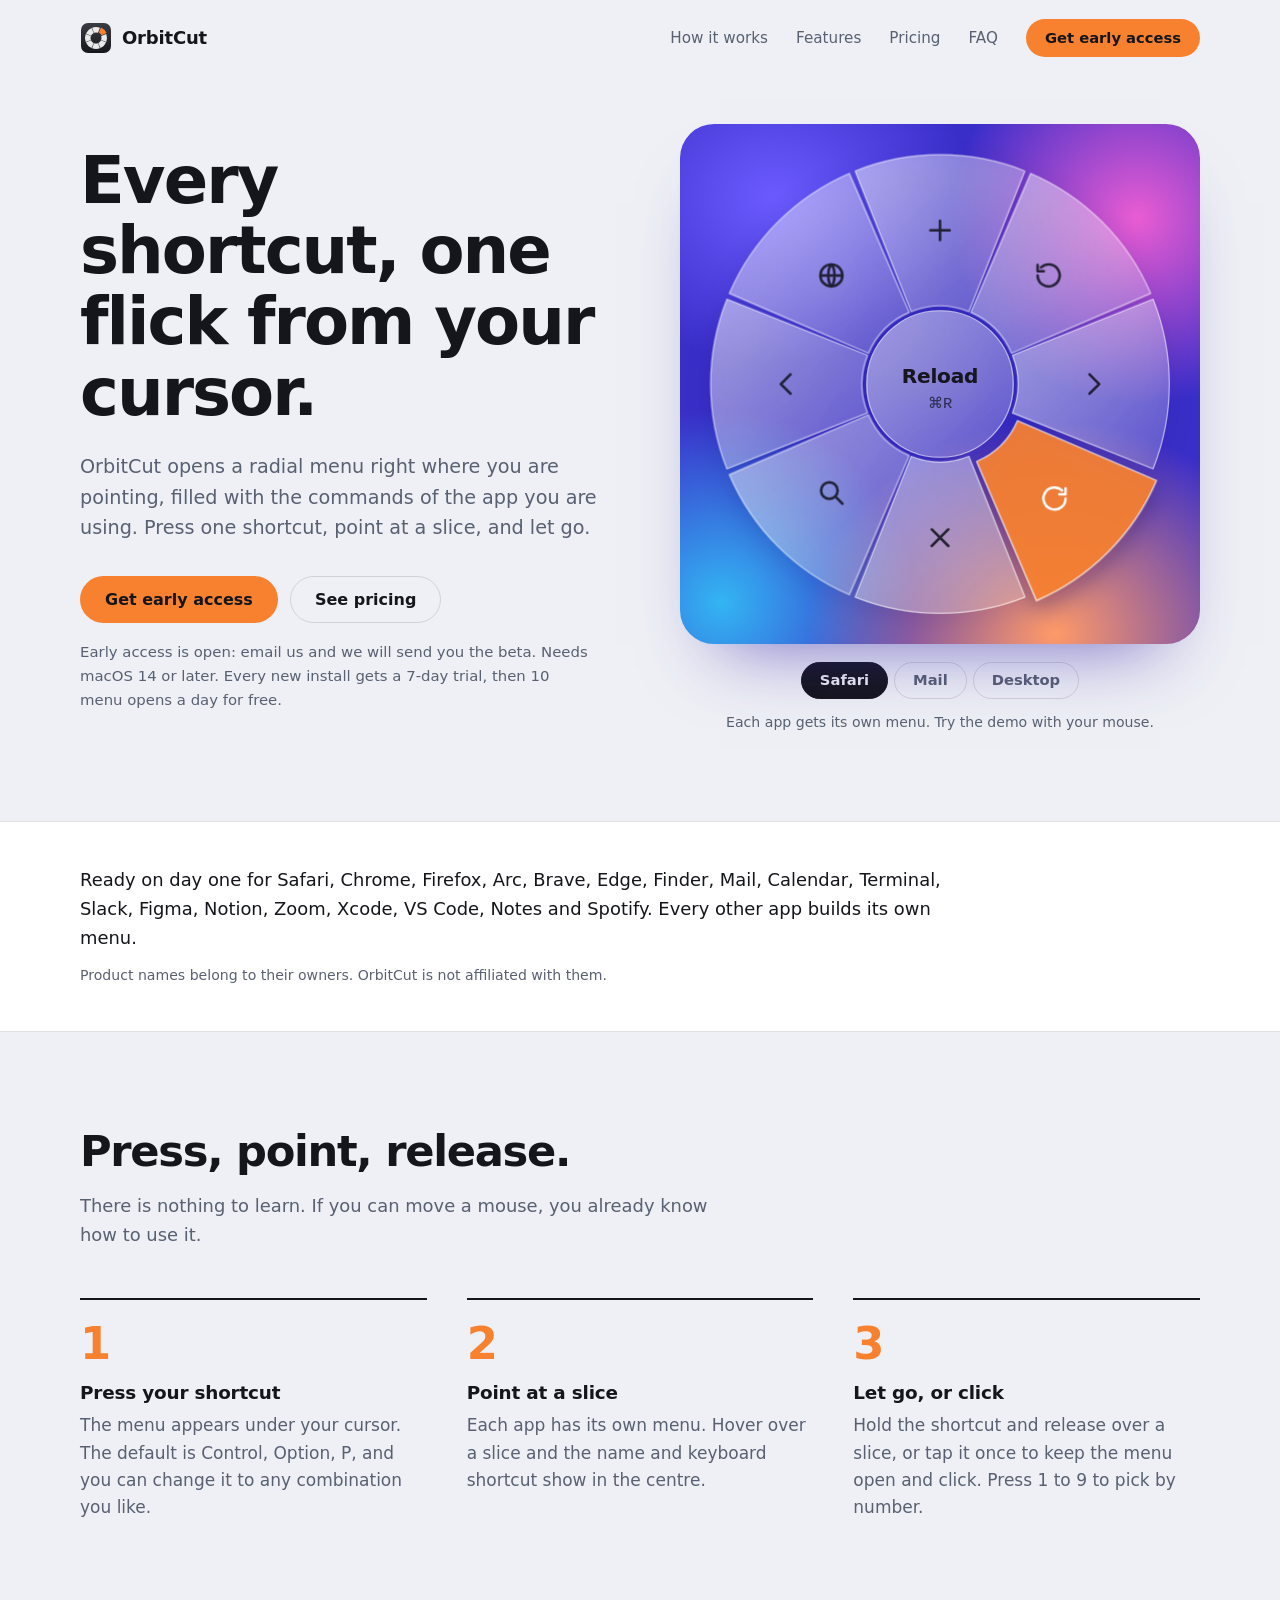
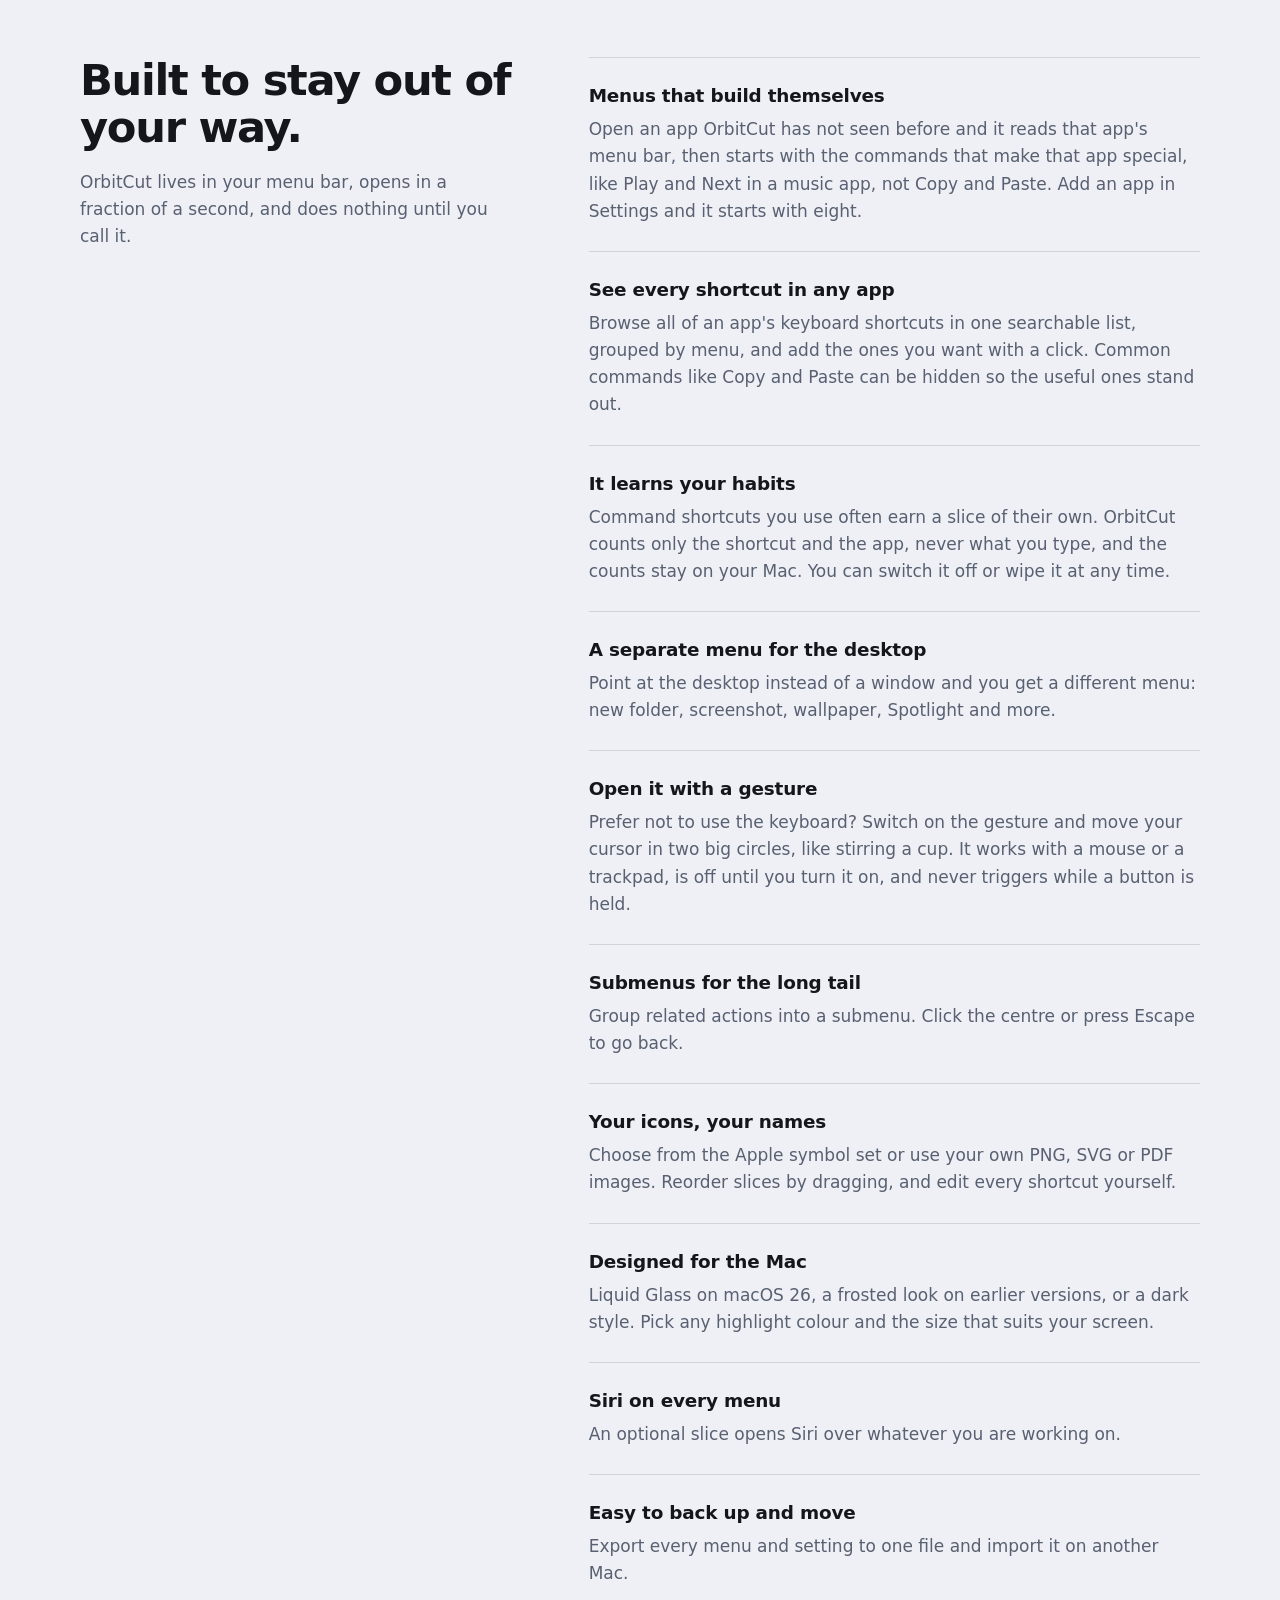
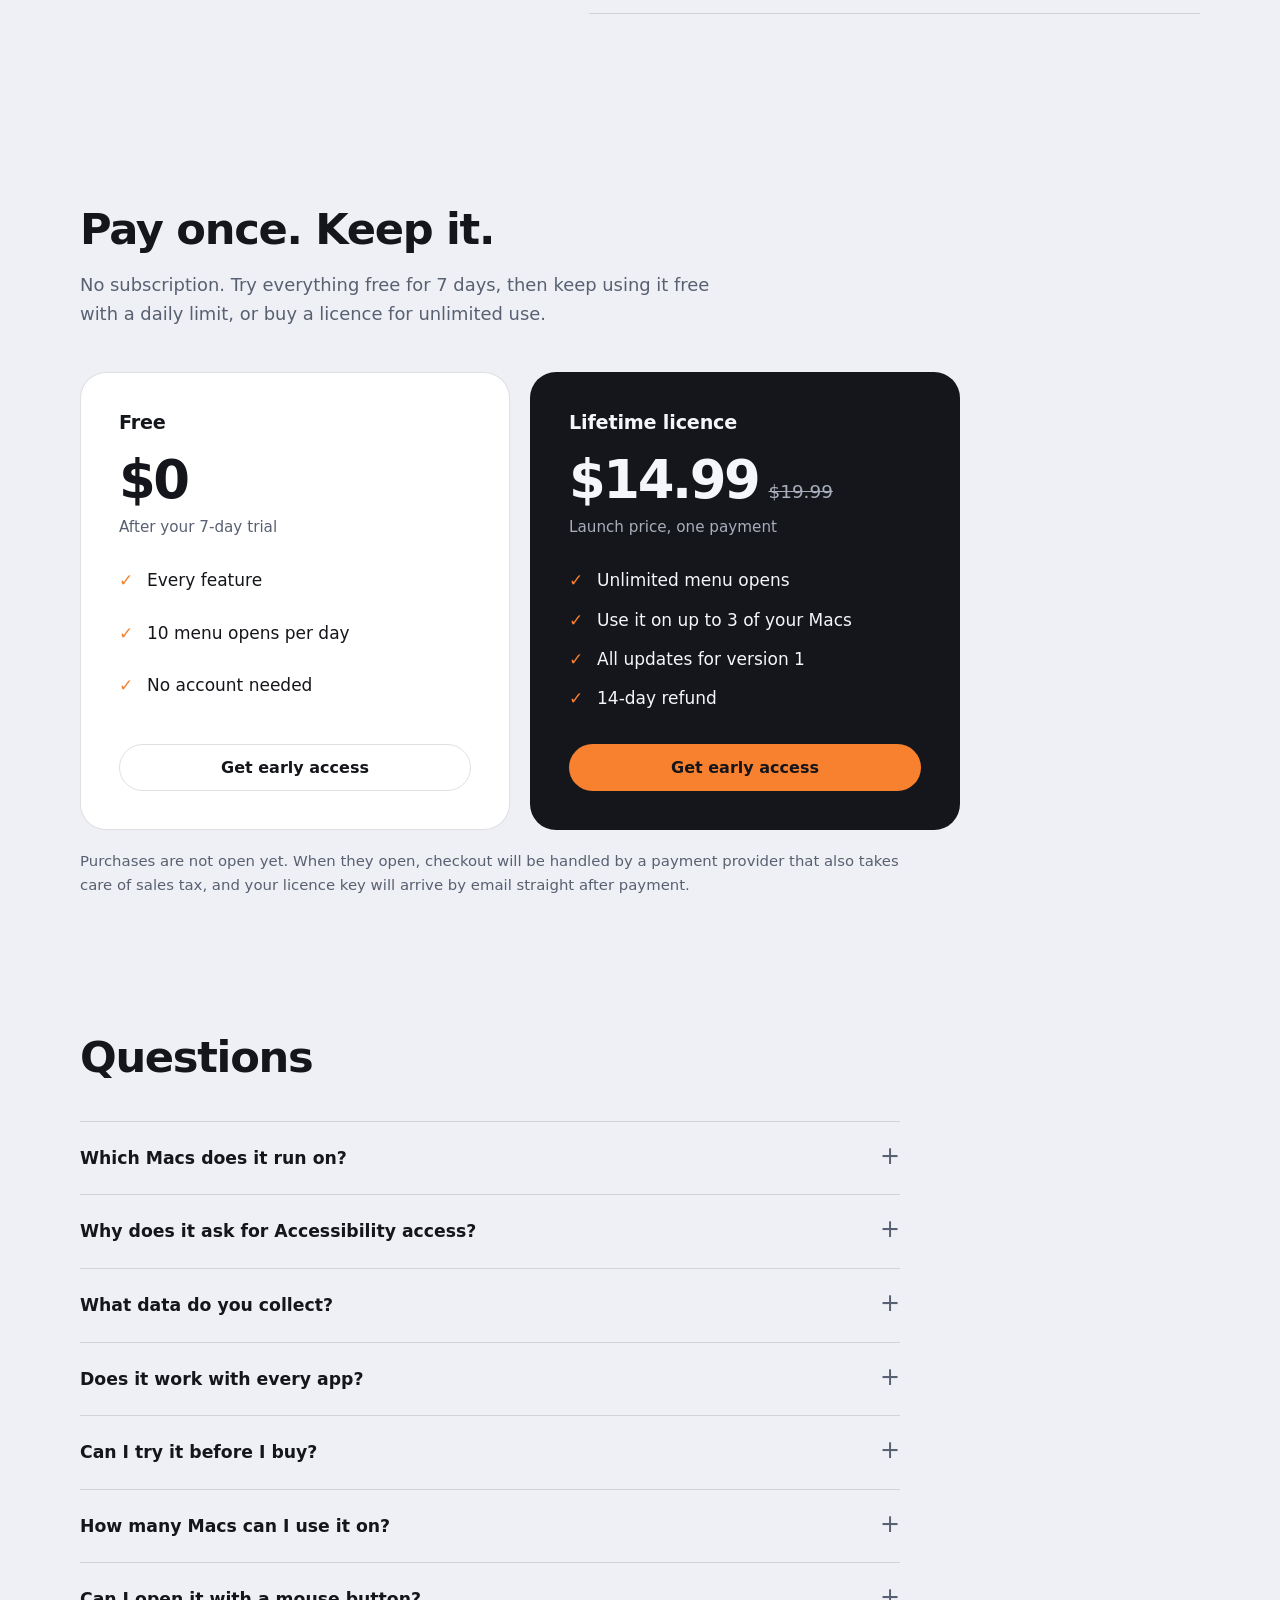
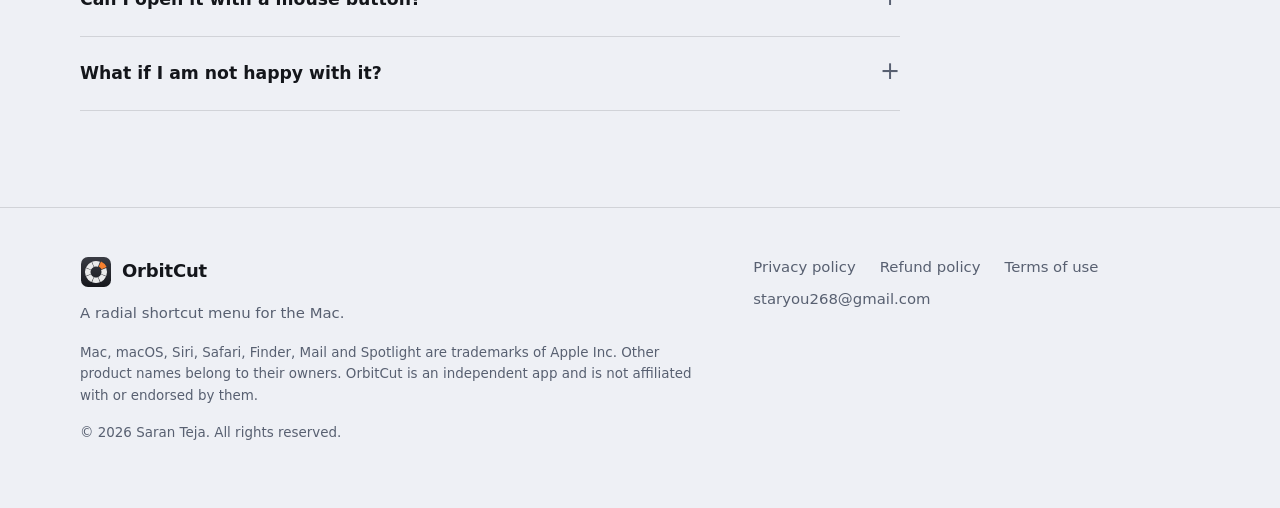
==== commit 51ef258d: "Add files via upload" ====
--- a/index.html
+++ b/index.html
@@ -58,7 +58,7 @@
   <!-- Apps -->
   <div class="band">
     <div class="wrap">
-      <p>Ready on day one for Safari, Chrome, Firefox, Arc, Brave, Edge, Finder, Mail, Calendar, Terminal, Slack, Figma, Notion, Zoom, Xcode, VS Code and Notes. Every other app builds its own menu.</p>
+      <p>Ready on day one for Safari, Chrome, Firefox, Arc, Brave, Edge, Finder, Mail, Calendar, Terminal, Slack, Figma, Notion, Zoom, Xcode, VS Code, Notes and Spotify. Every other app builds its own menu.</p>
       <p class="small">Product names belong to their owners. OrbitCut is not affiliated with them.</p>
     </div>
   </div>
@@ -97,7 +97,11 @@
       <div class="rows">
         <div>
           <h3>Menus that build themselves</h3>
-          <p>Open an app OrbitCut has not seen before and it reads that app's menu bar, then starts with the three commands people reach for most. Add an app in Settings and it starts with eight.</p>
+          <p>Open an app OrbitCut has not seen before and it reads that app's menu bar, then starts with the commands that make that app special, like Play and Next in a music app, not Copy and Paste. Add an app in Settings and it starts with eight.</p>
+        </div>
+        <div>
+          <h3>See every shortcut in any app</h3>
+          <p>Browse all of an app's keyboard shortcuts in one searchable list, grouped by menu, and add the ones you want with a click. Common commands like Copy and Paste can be hidden so the useful ones stand out.</p>
         </div>
         <div>
           <h3>It learns your habits</h3>
@@ -108,6 +112,10 @@
           <p>Point at the desktop instead of a window and you get a different menu: new folder, screenshot, wallpaper, Spotlight and more.</p>
         </div>
         <div>
+          <h3>Open it with a gesture</h3>
+          <p>Prefer not to use the keyboard? Switch on the gesture and move your cursor in two big circles, like stirring a cup. It works with a mouse or a trackpad, is off until you turn it on, and never triggers while a button is held.</p>
+        </div>
+        <div>
           <h3>Submenus for the long tail</h3>
           <p>Group related actions into a submenu. Click the centre or press Escape to go back.</p>
         </div>
@@ -117,7 +125,7 @@
         </div>
         <div>
           <h3>Designed for the Mac</h3>
-          <p>Liquid Glass on macOS 26, a frosted look on earlier versions, or a solid style. Pick the highlight colour, size and the gap between slices.</p>
+          <p>Liquid Glass on macOS 26, a frosted look on earlier versions, or a dark style. Pick any highlight colour and the size that suits your screen.</p>
         </div>
         <div>
           <h3>Siri on every menu</h3>
@@ -163,7 +171,7 @@
           <a class="btn btn-primary" href="mailto:staryou268@gmail.com?subject=OrbitCut%20early%20access">Get early access</a>
         </div>
       </div>
-      <p class="plan-note">Checkout will be handled by Lemon Squeezy, who also take care of sales tax. Your licence key will arrive by email straight after payment.</p>
+      <p class="plan-note">Purchases are not open yet. When they open, checkout will be handled by a payment provider that also takes care of sales tax, and your licence key will arrive by email straight after payment.</p>
     </div>
   </section>
 
